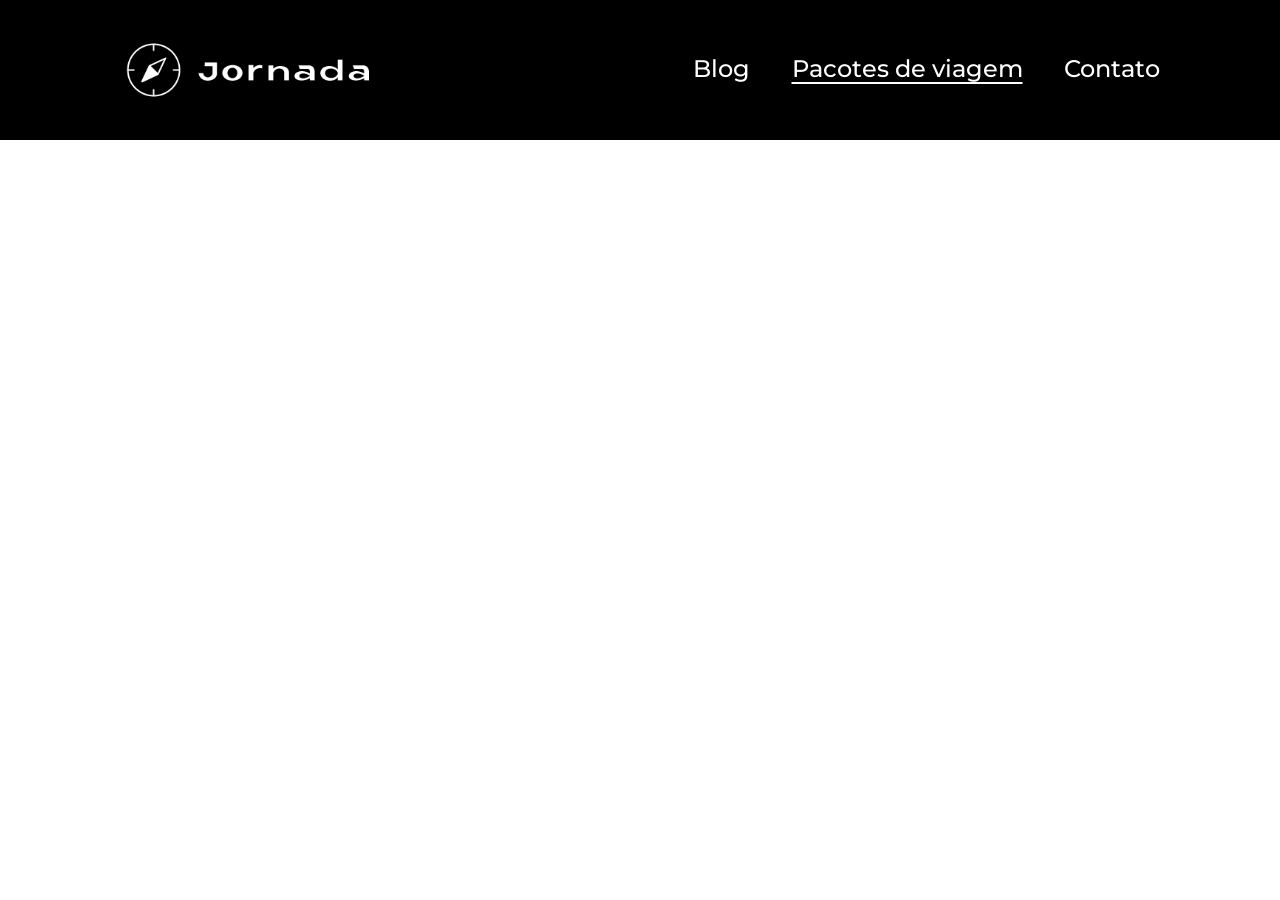
==== pacotes.html @ 214c4ca3 "feat: highlight active pacotes page in navigation" ====
<!DOCTYPE html>
<html lang="pt-br">
<head>
    <meta charset="UTF-8">
    <meta name="viewport" content="width=device-width, initial-scale=1.0">
    <title>Jornada Viagens</title>

    <link rel="stylesheet" href="css/style.css">
    <link rel="shortcut icon" href="favicon.png" type="image/png">
</head>
<body>
    <header>
      <a href="index.html" title="Voltar para a página inicial" class="logo">
        <img class="logo-mobile" src="img/logo-mobile.png" alt="Bussola do logo Jornada Viagens" />
        <img class="logo-desktop" src="img/bussola-texto-jornada-branco.png" alt="Logo Jornada Viagens" />
      </a>

      <div class="navigation-menu">
        <label for="menu-toggle">
          <img src="img/menu.png" alt="Ícone de menu" class="menu-icon" />
        </label>
        <input type="checkbox" id="menu-toggle" hidden>
        <nav>
          <ul class="list-links">
            <li><a href="blog.html" target="_blank" title="Acessar blog">Blog</a></li>
            <li><a href="pacotes.html" target="_blank" title="Acessar pacotes de viajem" class="active">Pacotes de viagem</a></li>
            <li><a href="contato.html" target="_blank" title="Acessar contato">Contato</a></li>
          </ul>
        </nav>
      </div>

    </header>
</body>
</html>
---- css/style.css ----
@import url(global.css);
@import url(header.css);
@import url(hero.css);
@import url(offers.css);
@import url(search.css);
@import url(destinations.css);
@import url(payments.css);
@import url(testimonials.css);
@import url(footer.css);
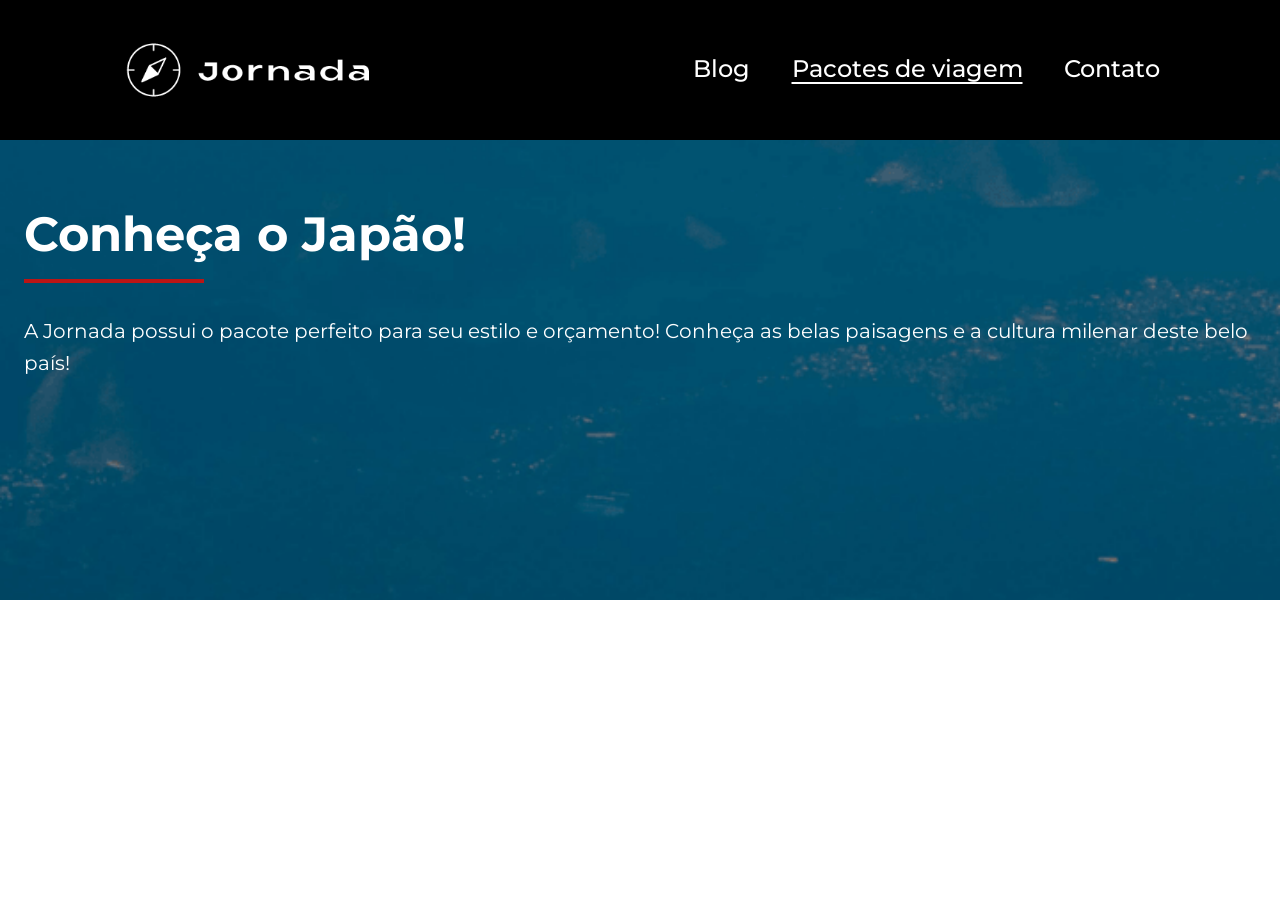
==== commit 49cead55: "feat: add hero section" ====
--- a/pacotes.html
+++ b/pacotes.html
@@ -30,5 +30,16 @@
       </div>
 
     </header>
+
+    <section class="pacotes-hero">
+        <div class="section-title pacotes-hero-title">
+            <h1>Conheça o Japão!</h1>
+            <hr />
+        </div>
+
+        <p>
+            A Jornada possui o pacote perfeito para seu estilo e orçamento! Conheça as belas paisagens e a  cultura milenar deste belo país!
+        </p>
+    </section>
 </body>
 </html>
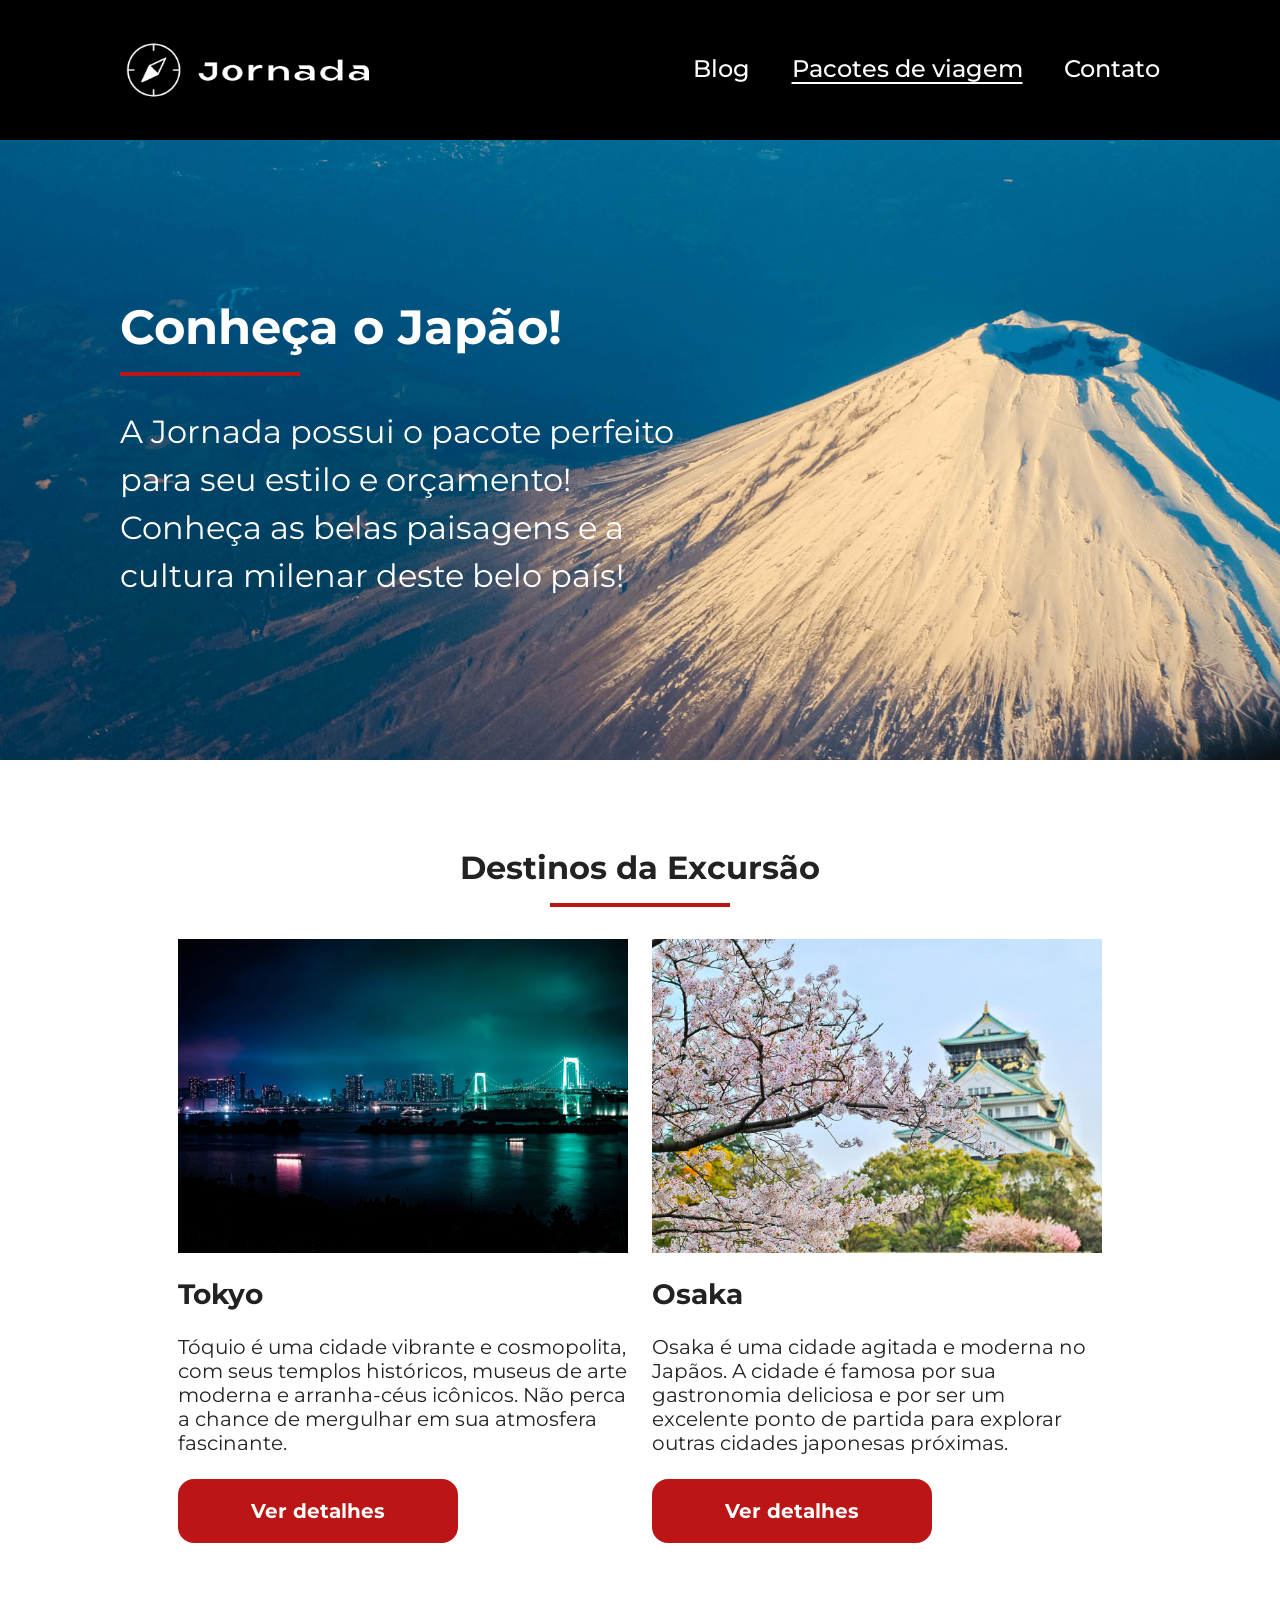
==== commit 8f39f6a8: "feat: create destinations section on destinations page" ====
--- a/pacotes.html
+++ b/pacotes.html
@@ -41,5 +41,35 @@
             A Jornada possui o pacote perfeito para seu estilo e orçamento! Conheça as belas paisagens e a  cultura milenar deste belo país!
         </p>
     </section>
+
+    <section class="destinations">
+      <div class="section-title">
+        <h2>Destinos da Excursão</h2>
+        <hr />
+      </div>
+
+      <div class="destinations-items">
+        <article class="item">
+          <header>
+            <div class="img-item tokyo"></div>
+            <h4 class="section-subtitle">Tokyo</h4>
+          </header>
+          <p>Tóquio é uma cidade vibrante e cosmopolita, com seus templos históricos, museus de arte moderna e arranha-céus icônicos. Não perca a chance de mergulhar em sua atmosfera fascinante.</p>
+          <footer>
+            <a href="#" class="button">Ver detalhes</a>
+          </footer>
+        </article>
+        <article class="item">
+          <header>
+            <div class="img-item osaka"></div>
+            <h4 class="section-subtitle">Osaka</h4>
+          </header>
+          <p>Osaka é uma cidade agitada e moderna no Japãos. A cidade é famosa por sua gastronomia deliciosa e por ser um excelente ponto de partida para explorar outras cidades japonesas próximas.</p>
+          <footer>
+            <a href="#" class="button">Ver detalhes</a>
+          </footer>
+        </article>
+      </div>
+    </section>
 </body>
 </html>
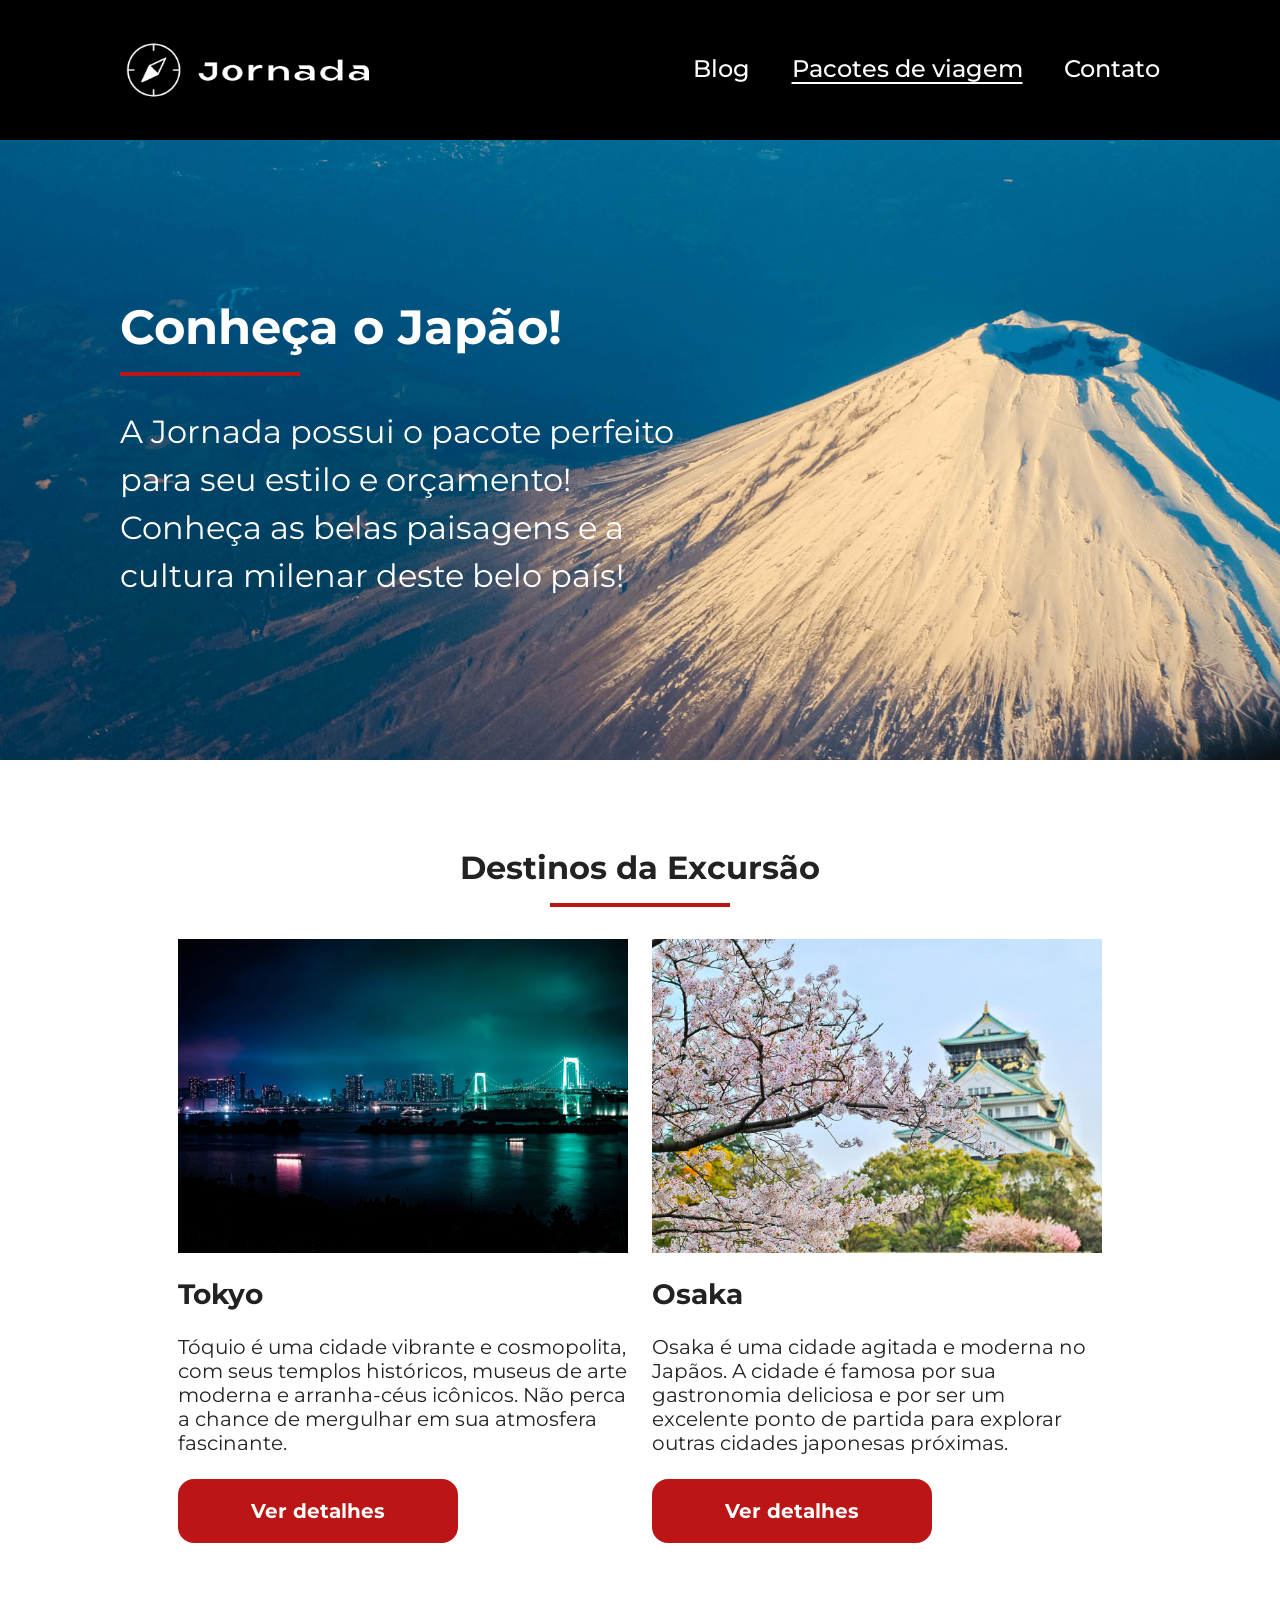
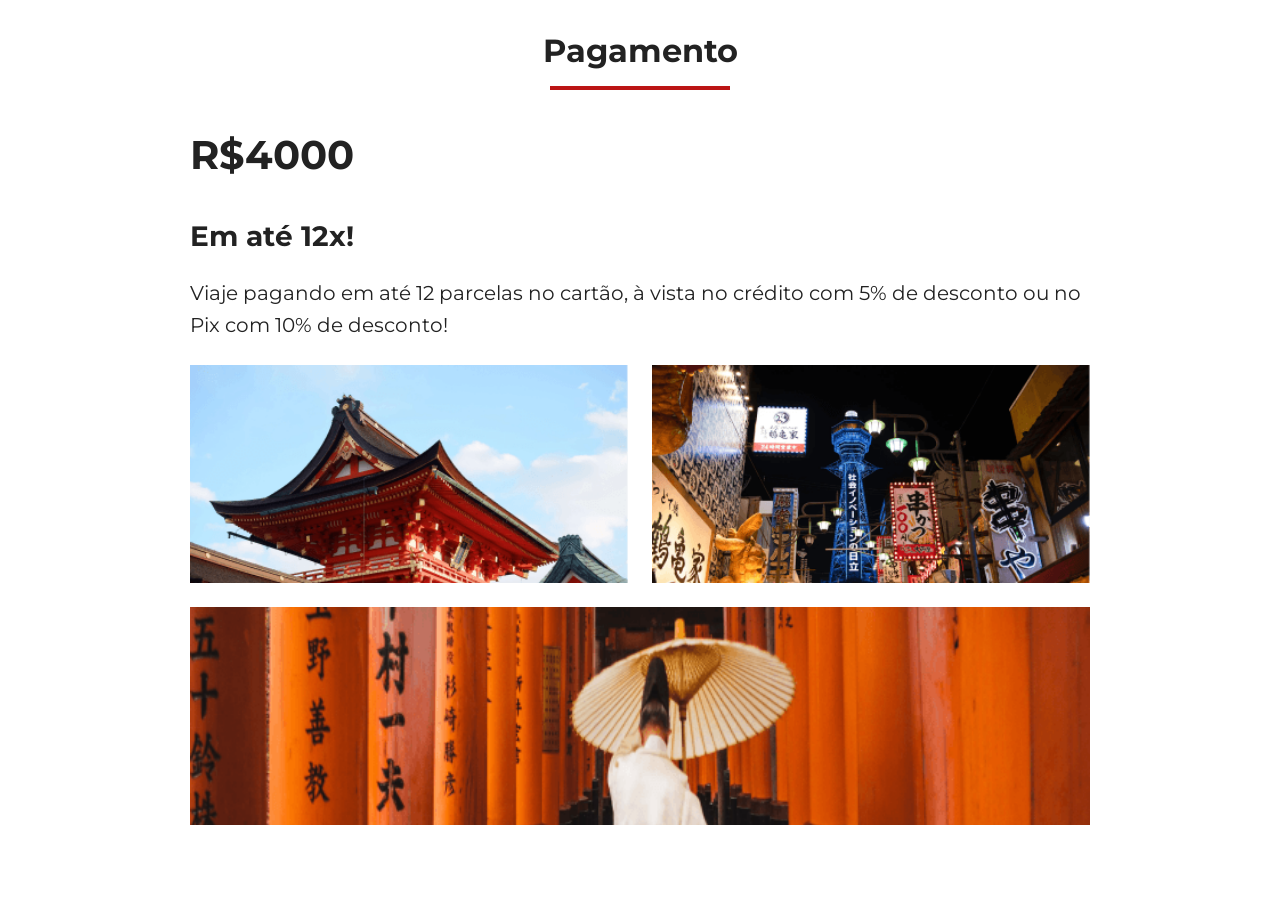
==== commit 83f07b4f: "feat: add payments section" ====
--- a/pacotes.html
+++ b/pacotes.html
@@ -71,5 +71,26 @@
         </article>
       </div>
     </section>
+
+    <section class="payments">
+      <div class="section-title">
+        <h2>Pagamento</h2>
+        <hr />
+      </div>
+
+      <div class="gallery-content destinations-imgs">
+        <div class="text-content">
+          <h3>R$4000</h3>
+          <h4 class="section-subtitle">Em até 12x!</h4>
+          <p>Viaje pagando em até 12 parcelas no cartão, à vista no crédito com 5% de desconto ou no Pix com 10% de desconto! </p>
+        </div>
+
+        <div class="image-gallery">
+          <div class="image first destinations-img"></div>
+          <div class="image second destinations-img"></div>
+          <div class="image thirdy destinations-img"></div>
+        </div>
+      </div>
+    </section>
 </body>
 </html>
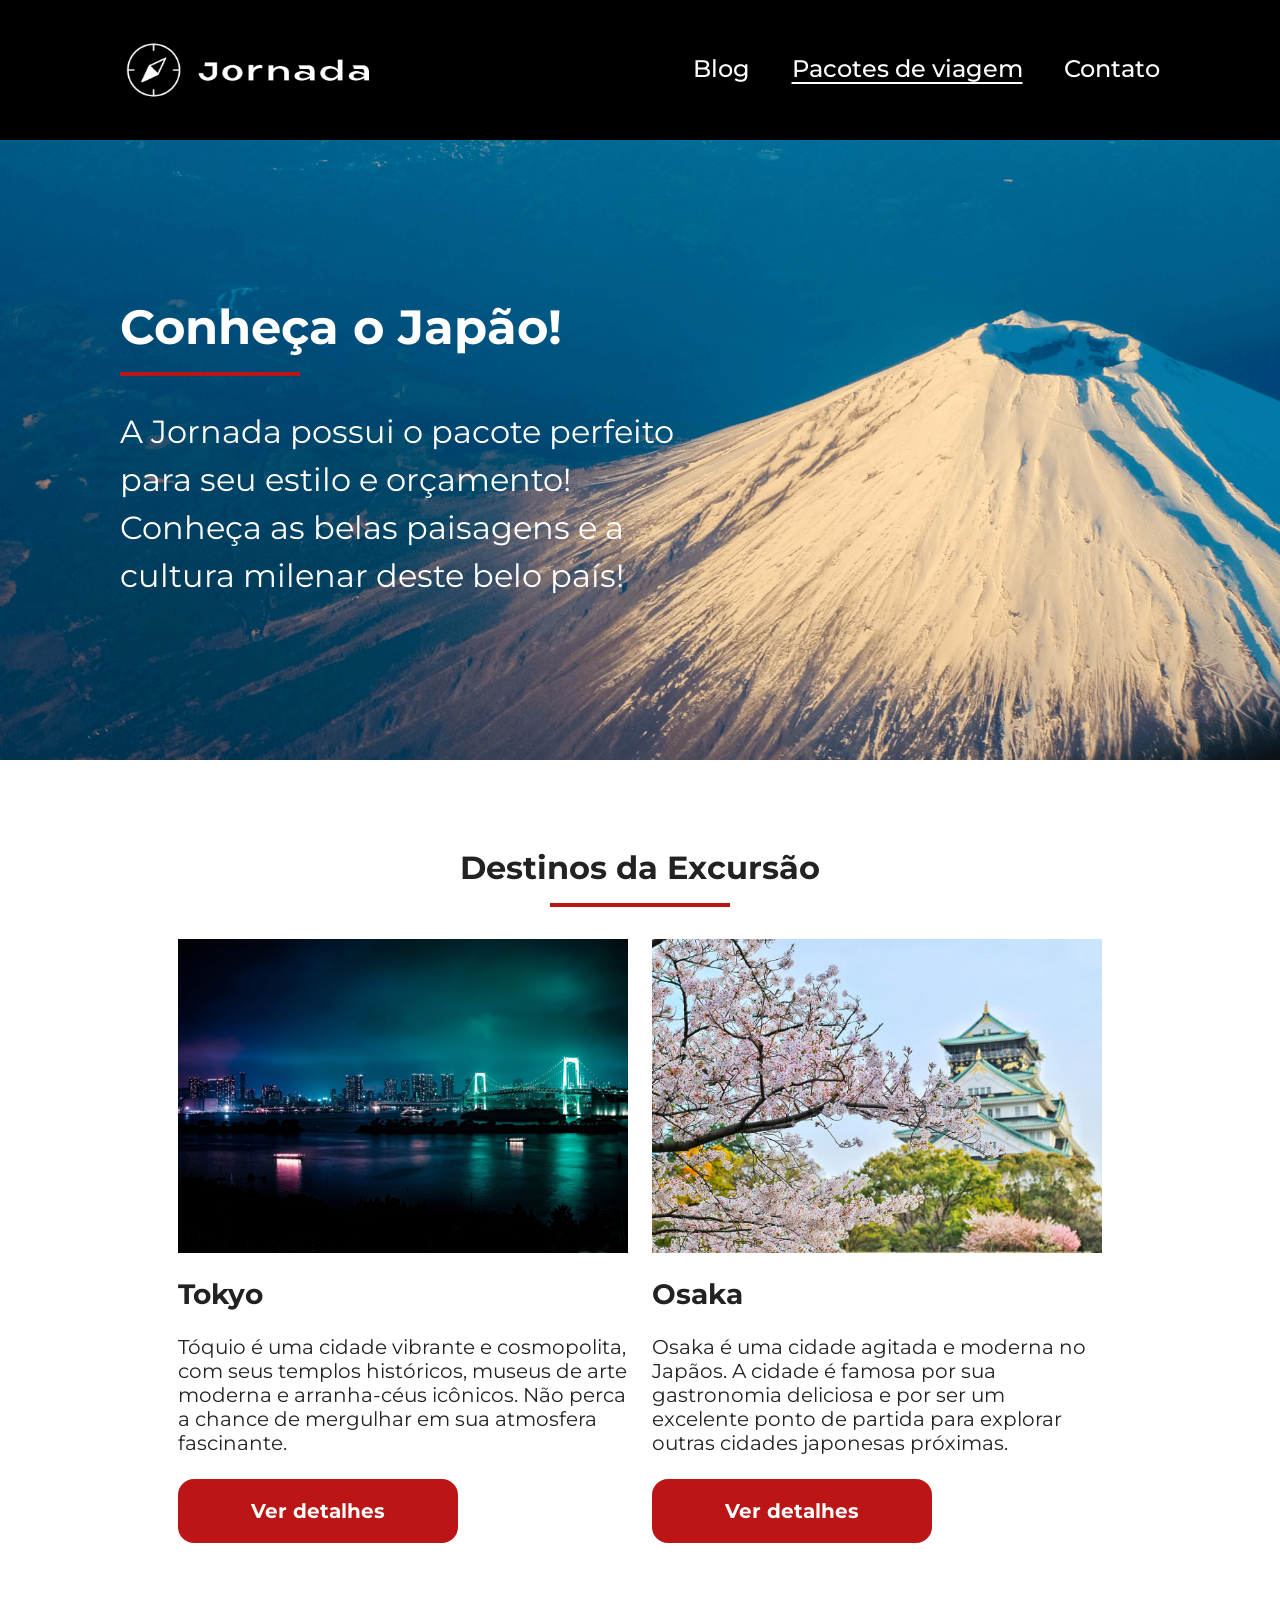
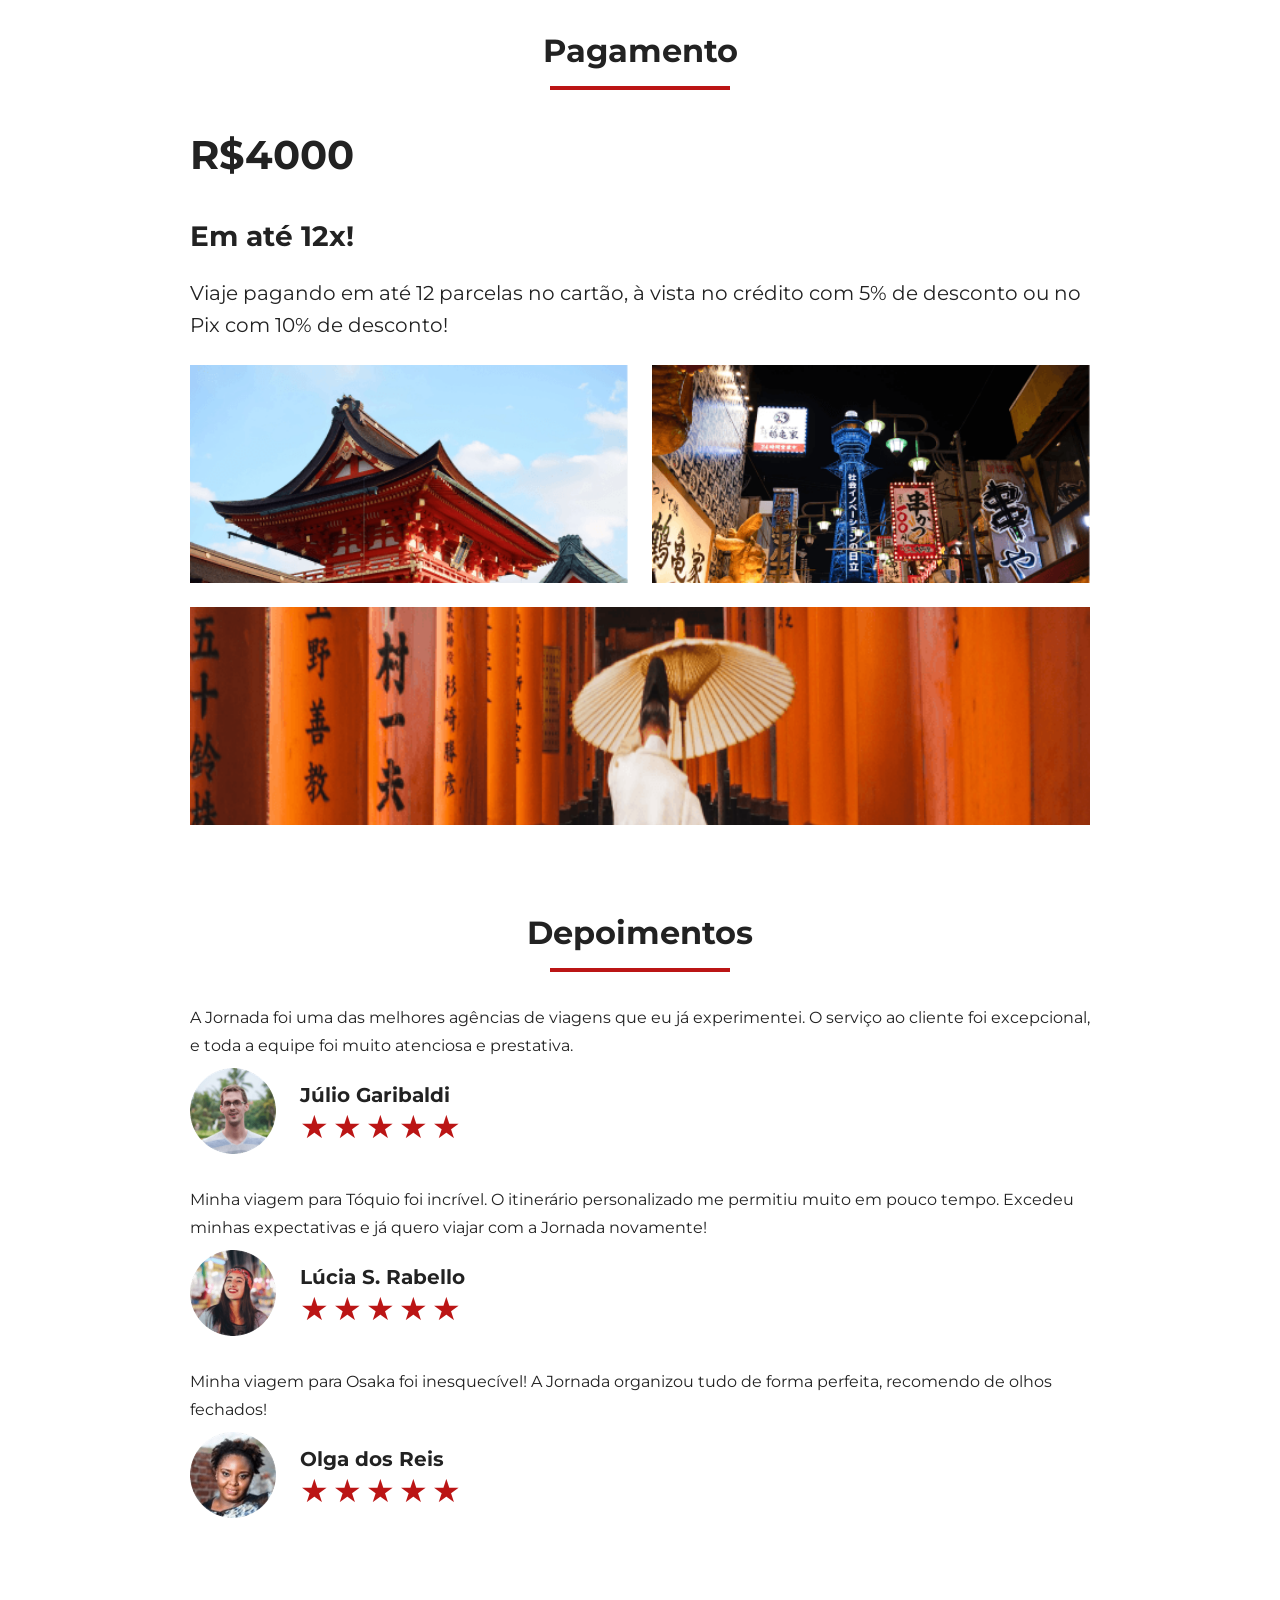
==== commit 8d69fd13: "feat: add testimonials sections" ====
--- a/pacotes.html
+++ b/pacotes.html
@@ -92,5 +92,71 @@
         </div>
       </div>
     </section>
+
+    <section class="testimonials">
+      <div class="section-title">
+        <h2>Depoimentos</h2>
+        <hr />
+      </div>
+
+      <div class="testimonials-container">
+        <article>
+          <header>
+            <p>A Jornada foi uma das melhores agências de viagens que eu já experimentei. O serviço ao cliente foi excepcional, e toda a equipe foi muito atenciosa e prestativa.</p>
+          </header>
+          <footer>
+            <img src="img/avatar-julio.png" alt="Imagem de Júlio Garibaldi, cliente da agência Jornada Viagens">
+            <div class="profile-content">
+              <h4>Júlio Garibaldi</h4>
+              <div class="rating">
+                <span class="star">★</span>
+                <span class="star">★</span>
+                <span class="star">★</span>
+                <span class="star">★</span>
+                <span class="star">★</span>
+              </div>
+            </div>
+          </footer>
+        </article>
+        <article>
+          <header>
+            <p>Minha viagem para Tóquio foi incrível. O itinerário personalizado me permitiu muito em pouco tempo. Excedeu minhas expectativas e já quero viajar com a Jornada novamente!</p>
+          </header>
+          <footer>
+            <img src="img/avatar-lucia.png" alt="Imagem de Lúcia S. Rabello, cliente da agência Jornada Viagens">
+
+            <div class="profile-content">
+              <h4>Lúcia S. Rabello</h4>
+              <div class="rating">
+                <span class="star">★</span>
+                <span class="star">★</span>
+                <span class="star">★</span>
+                <span class="star">★</span>
+                <span class="star">★</span>
+              </div>
+            </div>
+          </footer>
+        </article>
+        <article>
+          <header>
+            <p>Minha viagem para Osaka foi inesquecível! A Jornada organizou tudo de forma perfeita, recomendo de olhos fechados!</p>
+          </header>
+          <footer>
+            <img src="img/avatar-olga.png" alt="Imagem de Olga dos Reis, cliente da agência Jornada Viagens">
+
+            <div class="profile-content">
+              <h4>Olga dos Reis</h4>
+              <div class="rating">
+                <span class="star">★</span>
+                <span class="star">★</span>
+                <span class="star">★</span>
+                <span class="star">★</span>
+                <span class="star">★</span>
+              </div>
+            </div>
+          </footer>
+        </article>
+      </div>
+    </section>
 </body>
 </html>
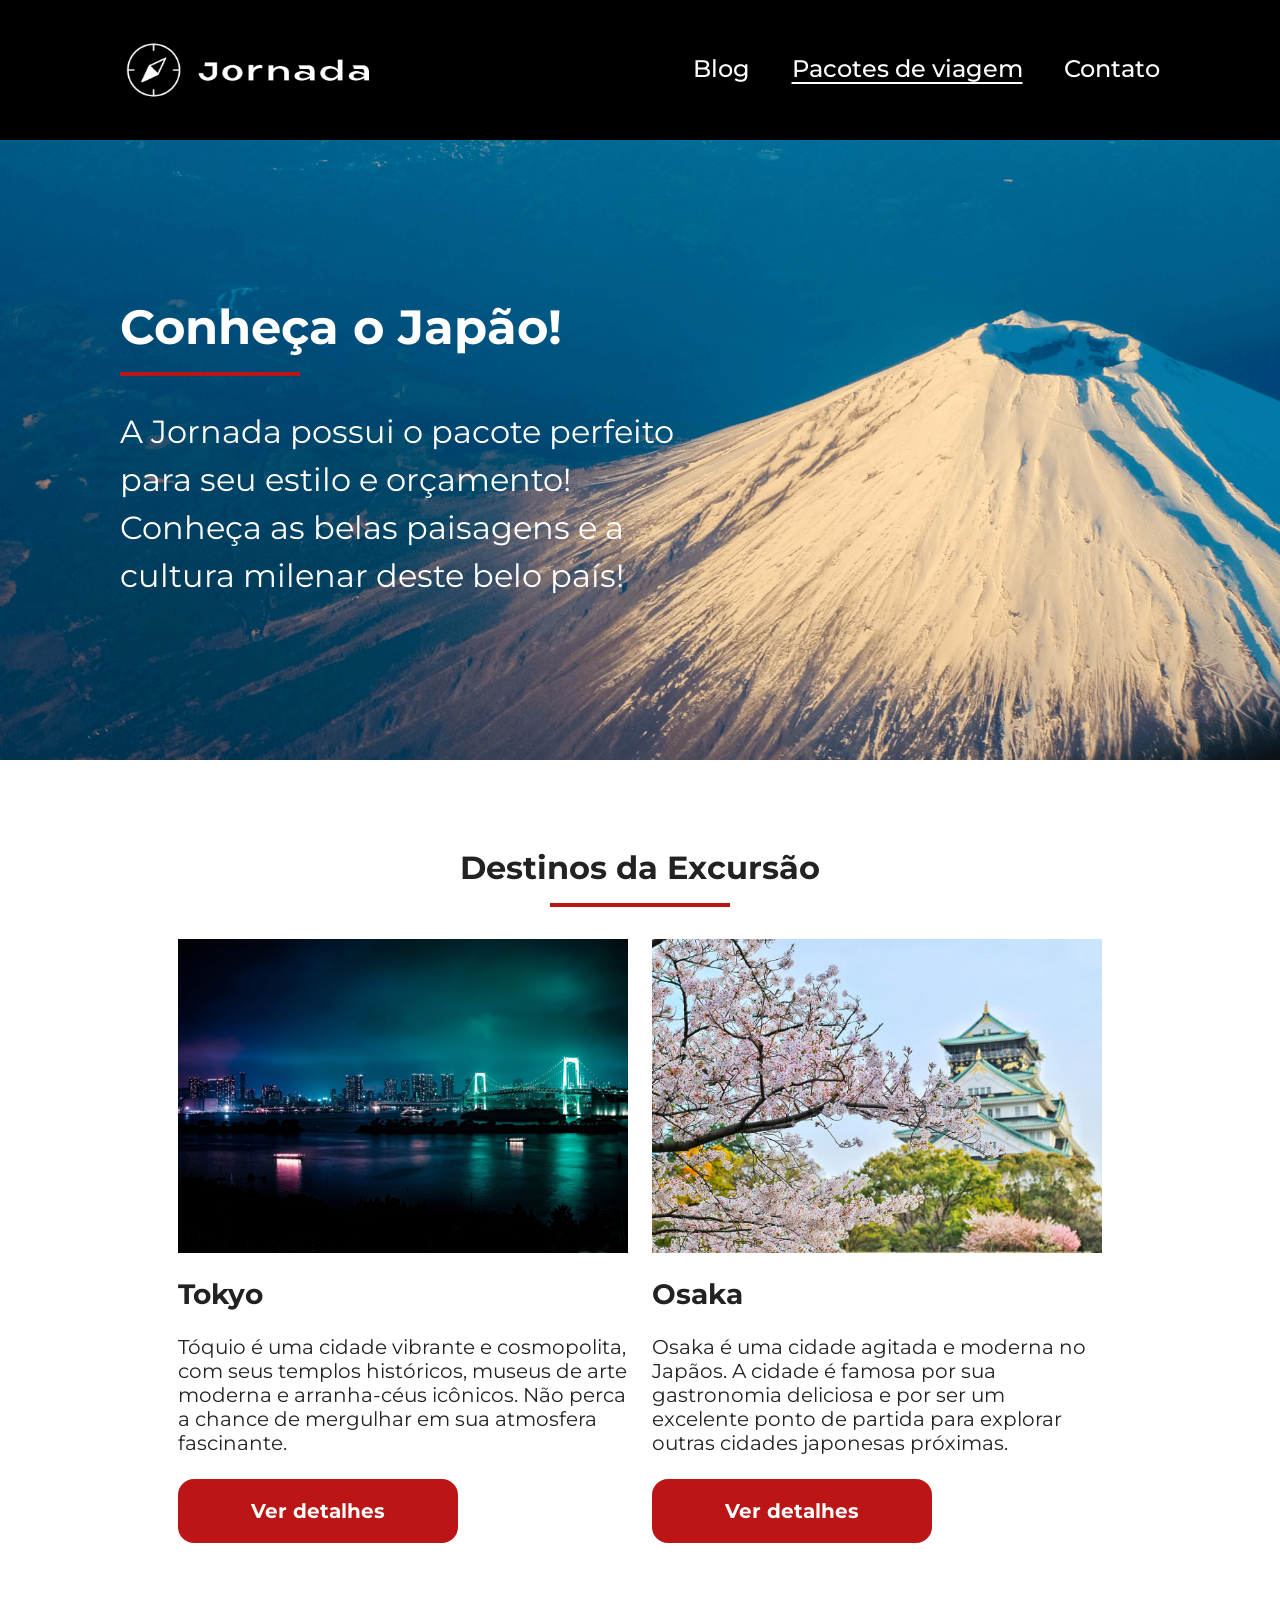
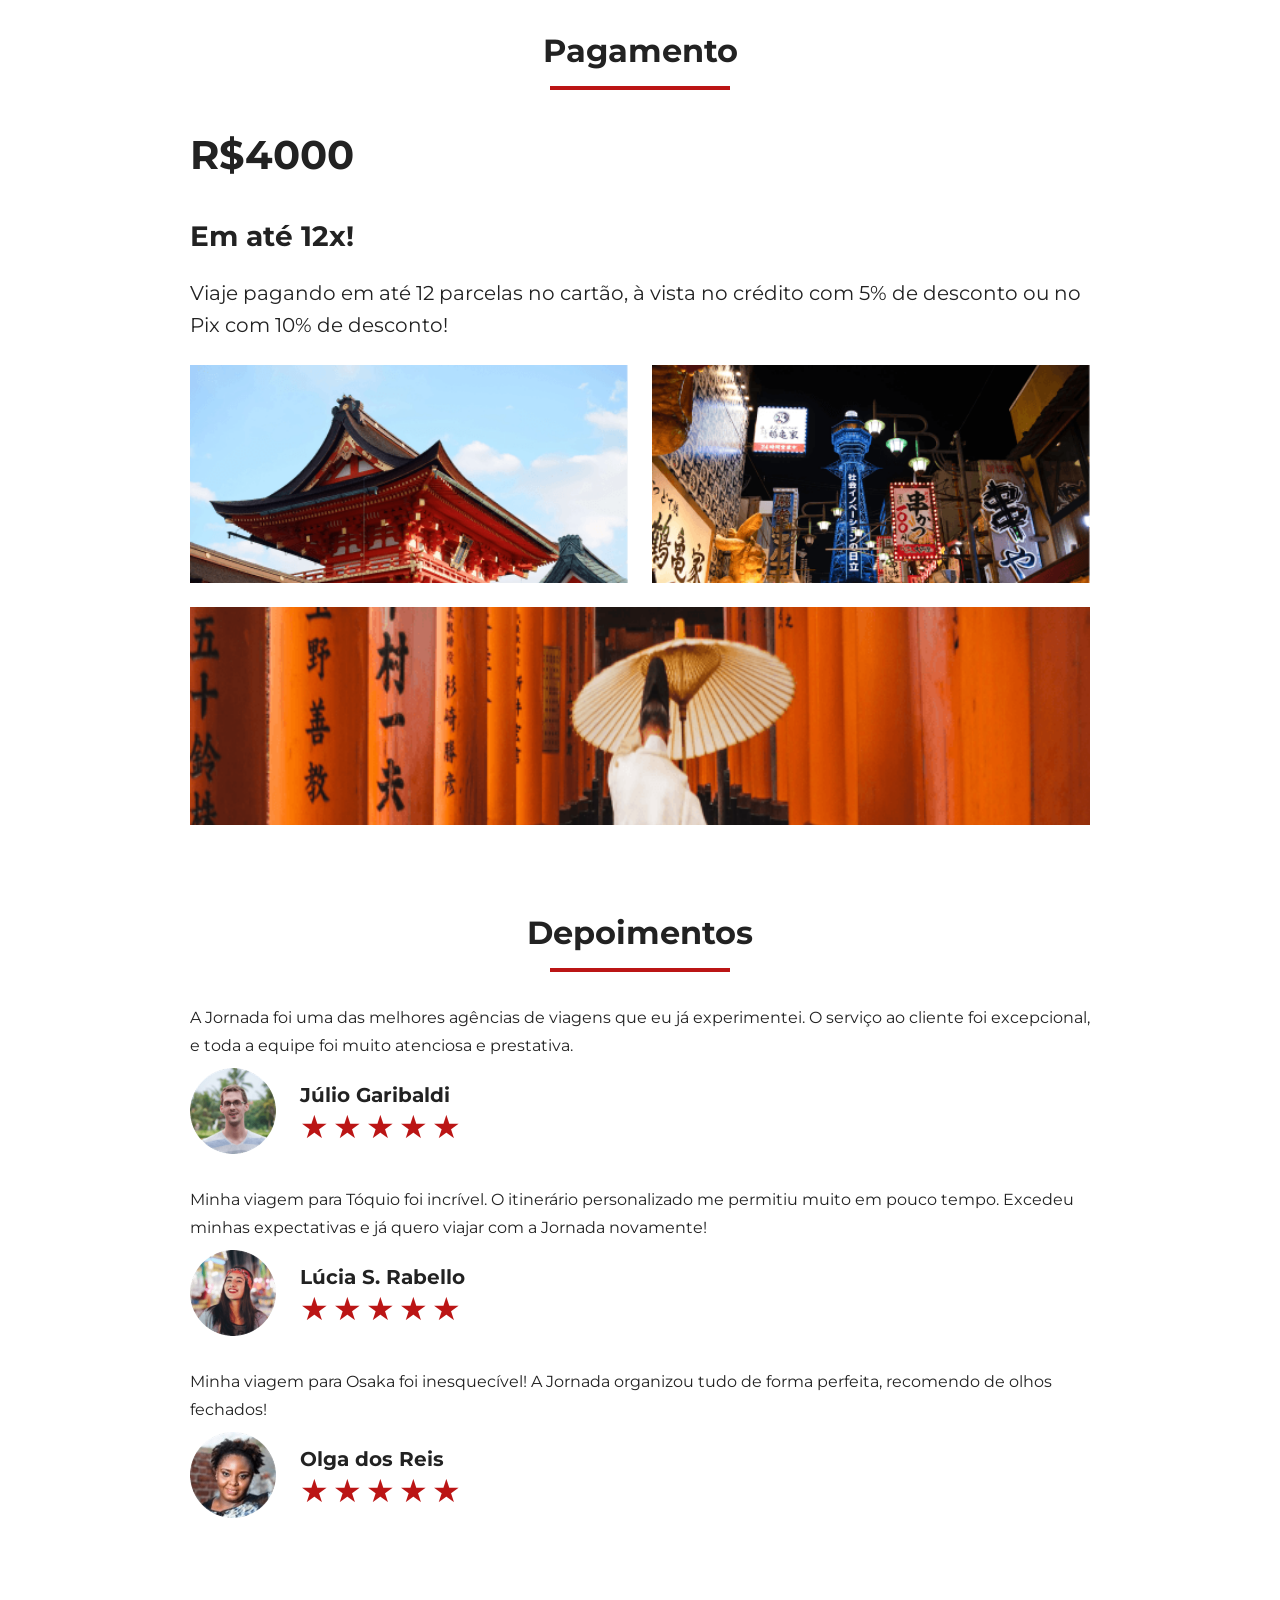
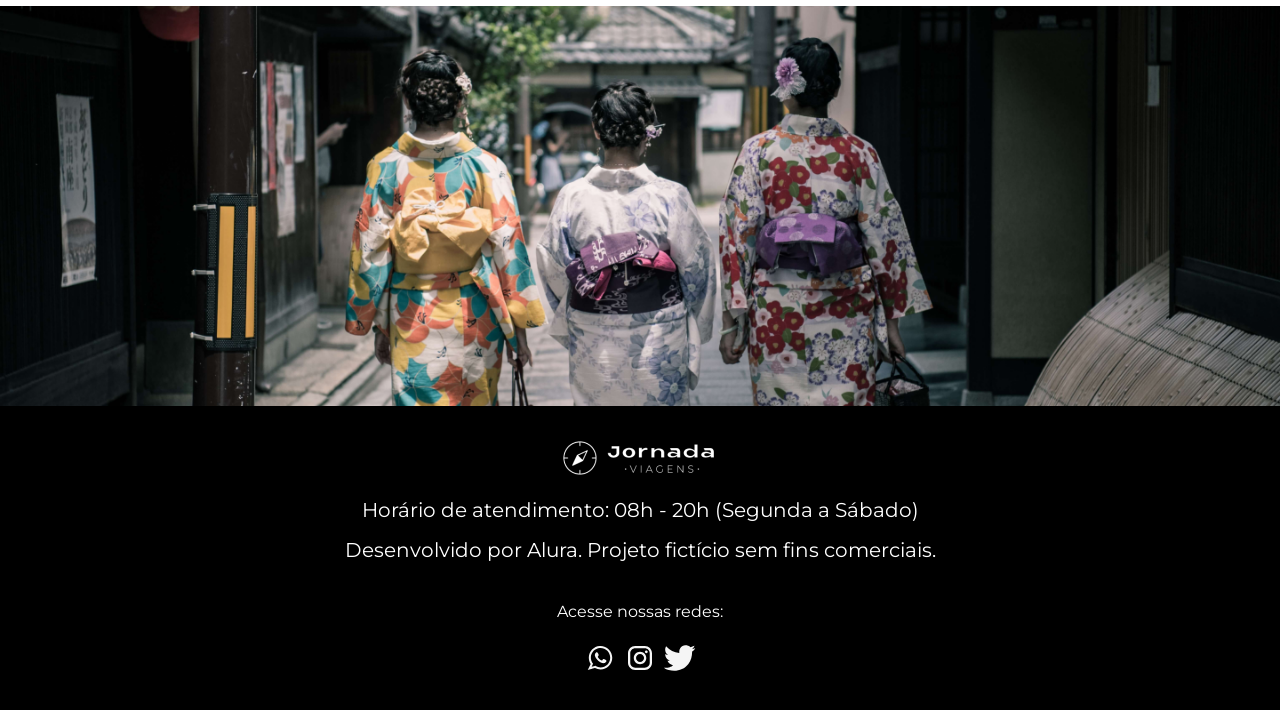
==== commit d40b7a7d: "feat: finish destinations page" ====
--- a/pacotes.html
+++ b/pacotes.html
@@ -158,5 +158,27 @@
         </article>
       </div>
     </section>
+
+    <div class="footer-img destinations-img-footer"></div>
+    <footer class="main-footer">
+      <div class="footer-content">
+        <img src="img/logo-footer.png" alt="Logo da Jornada Viagens">
+
+        <div>
+          <p>Horário de atendimento: 08h - 20h (Segunda a Sábado)</p>
+          <p>Desenvolvido por Alura. Projeto fictício sem fins comerciais.</p>
+        </div>
+      </div>
+
+      <div class="footer-social-links">
+        <p>Acesse nossas redes:</p>
+
+        <div>
+          <a href="https://www.whatsApp.com/jornadaviagens" target="_blank" rel="noopener noreferrer"><img src="img/whatsapp-icon.svg" alt="WhatsApp"></a>
+          <a href="https://www.instagram.com/jornadaviagens" target="_blank" rel="noopener noreferrer"><img src="img/instagram-icon.svg" alt="Instagram"></a>
+          <a href="https://www.twitter.com/jornadaviagens" target="_blank" rel="noopener noreferrer"><img src="img/X-icon.svg" alt="Twitter"></a>
+        </div>
+      </div>
+    </footer>
 </body>
 </html>
